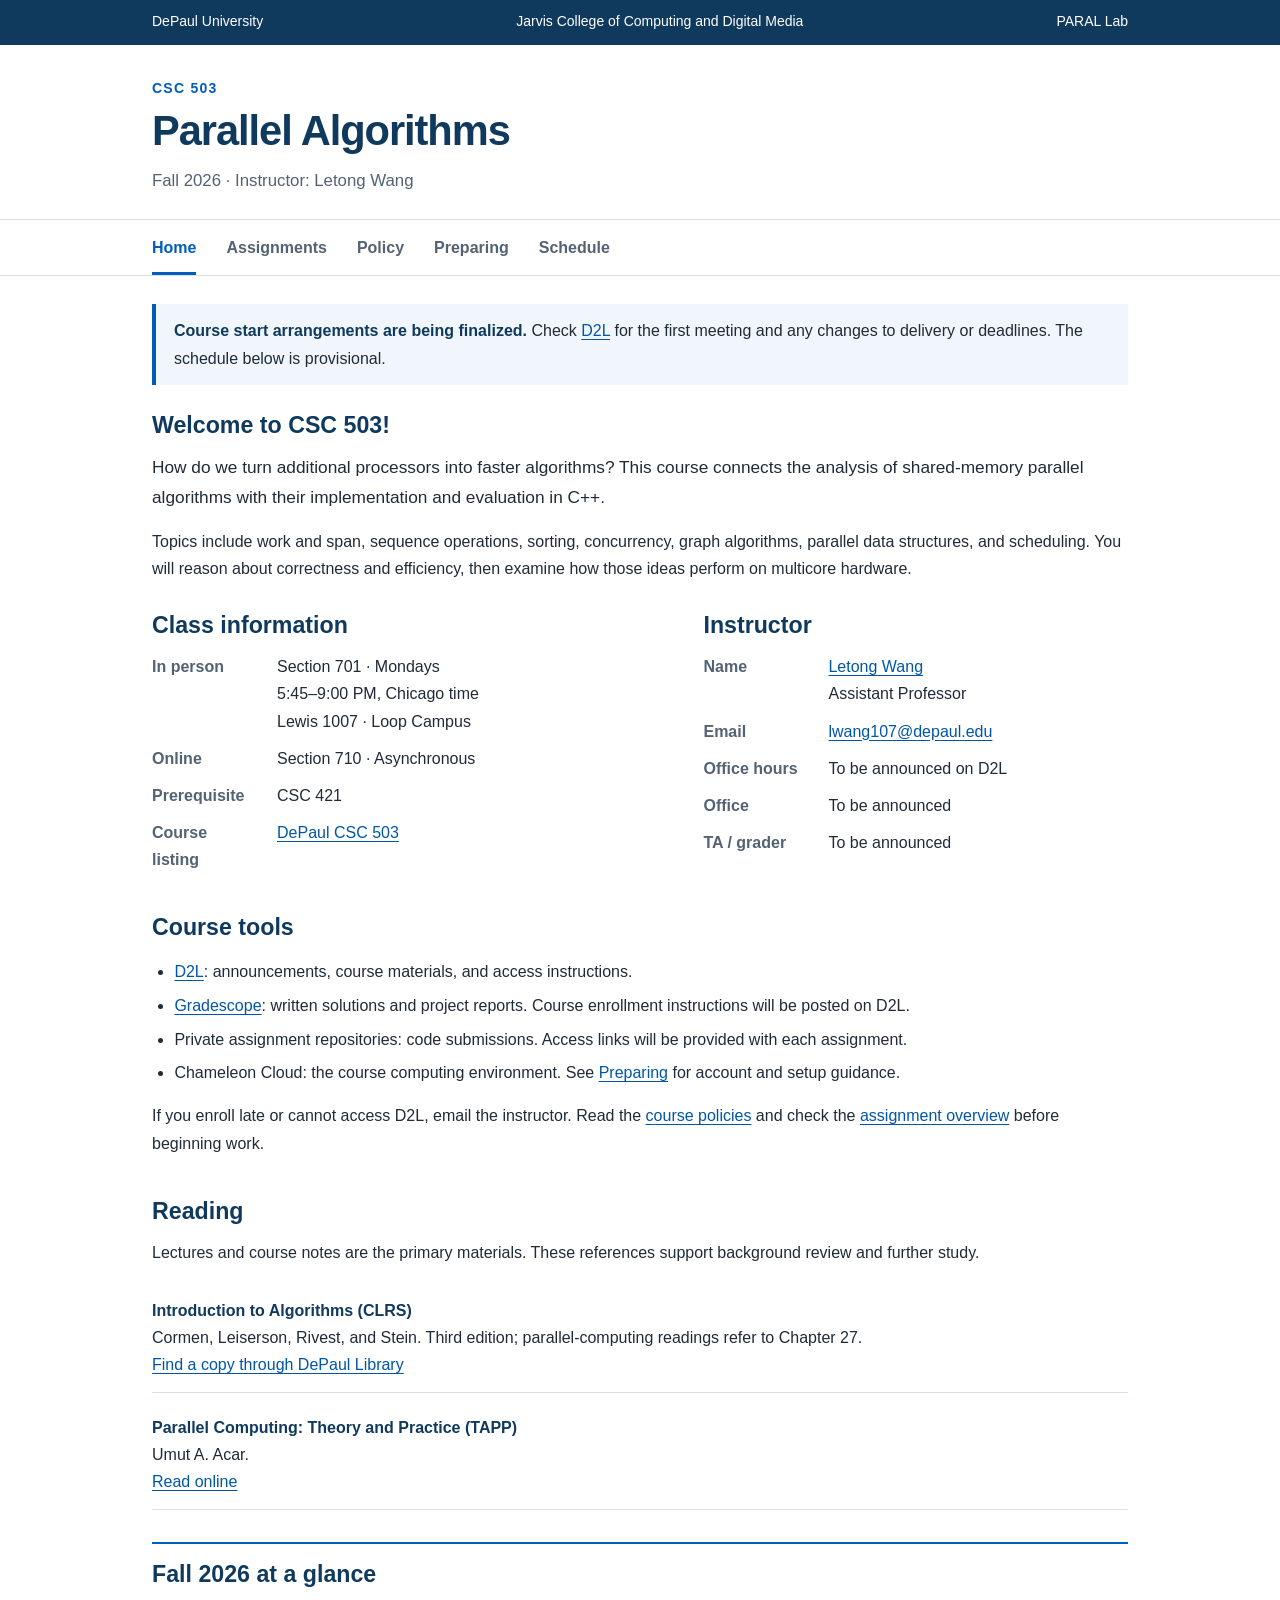
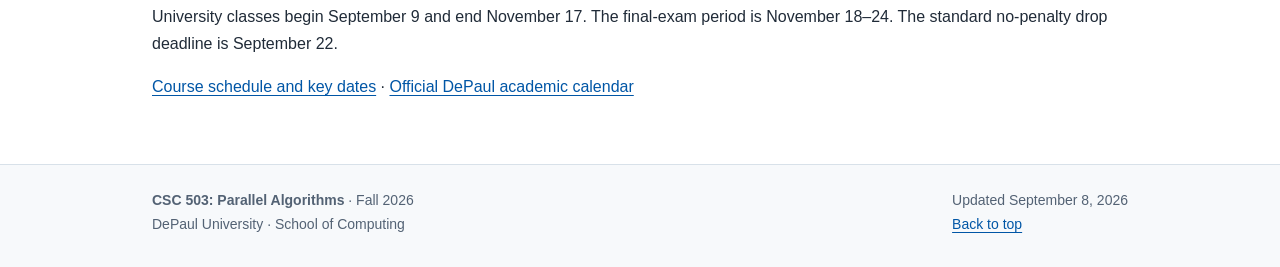
==== teaching/csc503/fall2026/index.html @ 2ea3115a "Add DePaul CSC 503 Fall 2026 course website" ====
<!DOCTYPE html>
<html lang="en">
<head>
<meta charset="utf-8">
<meta name="viewport" content="width=device-width, initial-scale=1">
<title>Home | CSC 503 | DePaul University</title>
<meta name="description" content="Home — CSC 503: Parallel Algorithms, Fall 2026, DePaul University. Instructor: Letong Wang.">
<meta name="theme-color" content="#10395e">
<link rel="stylesheet" href="./assets/course.css">
</head>
<body id="top">
<a class="skip" href="#main">Skip to content</a>
<div class="institution"><div class="wrap"><a href="https://www.depaul.edu/">DePaul University</a><span class="college">Jarvis College of Computing and Digital Media</span><a href="https://lottiewang.github.io/PARAL-Lab/">PARAL Lab</a></div></div>
<header class="masthead"><div class="wrap"><p class="eyebrow">CSC 503</p><h1><a href="./index.html">Parallel Algorithms</a></h1><p class="term">Fall 2026 · Instructor: Letong Wang</p></div></header>
<nav class="nav" aria-label="Course navigation"><ul class="wrap"><li><a href="./index.html" aria-current="page">Home</a></li><li><a href="./assignments/">Assignments</a></li><li><a href="./policy/">Policy</a></li><li><a href="./preparing/">Preparing</a></li><li><a href="./schedule/">Schedule</a></li></ul></nav>
<main class="wrap" id="main">
<div class="notice"><p><strong>Course start arrangements are being finalized.</strong> Check <a href="https://d2l.depaul.edu/">D2L</a> for the first meeting and any changes to delivery or deadlines. The schedule below is provisional.</p></div>
<h2 style="margin-top:0">Welcome to CSC 503!</h2>
<p class="lead">How do we turn additional processors into faster algorithms? This course connects the analysis of shared-memory parallel algorithms with their implementation and evaluation in C++.</p>
<p>Topics include work and span, sequence operations, sorting, concurrency, graph algorithms, parallel data structures, and scheduling. You will reason about correctness and efficiency, then examine how those ideas perform on multicore hardware.</p>
<div class="two-col">
<section><h2>Class information</h2><dl class="details"><dt>In person</dt><dd>Section 701 · Mondays<br>5:45–9:00 PM, Chicago time<br>Lewis 1007 · Loop Campus</dd><dt>Online</dt><dd>Section 710 · Asynchronous</dd><dt>Prerequisite</dt><dd>CSC 421</dd><dt>Course listing</dt><dd><a href="https://www.cdm.depaul.edu/academics/Pages/courseinfo.aspx?Subject=CSC&amp;CatalogNbr=503">DePaul CSC 503</a></dd></dl></section>
<section><h2>Instructor</h2><dl class="details"><dt>Name</dt><dd><a href="https://sites.google.com/view/letong-wang/home">Letong Wang</a><br>Assistant Professor</dd><dt>Email</dt><dd><a href="mailto:lwang107@depaul.edu">lwang107@depaul.edu</a></dd><dt>Office hours</dt><dd>To be announced on D2L</dd><dt>Office</dt><dd>To be announced</dd><dt>TA / grader</dt><dd>To be announced</dd></dl></section>
</div>
<h2>Course tools</h2>
<ul><li><a href="https://d2l.depaul.edu/">D2L</a>: announcements, course materials, and access instructions.</li><li><a href="https://www.gradescope.com/">Gradescope</a>: written solutions and project reports. Course enrollment instructions will be posted on D2L.</li><li>Private assignment repositories: code submissions. Access links will be provided with each assignment.</li><li>Chameleon Cloud: the course computing environment. See <a href="preparing/">Preparing</a> for account and setup guidance.</li></ul>
<p>If you enroll late or cannot access D2L, email the instructor. Read the <a href="policy/">course policies</a> and check the <a href="assignments/">assignment overview</a> before beginning work.</p>
<h2>Reading</h2>
<p>Lectures and course notes are the primary materials. These references support background review and further study.</p>
<ul class="resources"><li><strong>Introduction to Algorithms (CLRS)</strong><p>Cormen, Leiserson, Rivest, and Stein. Third edition; parallel-computing readings refer to Chapter 27.</p><a href="https://library.depaul.edu/">Find a copy through DePaul Library</a></li><li><strong>Parallel Computing: Theory and Practice (TAPP)</strong><p>Umut A. Acar.</p><a href="https://www.cs.cmu.edu/afs/cs/academic/class/15210-f15/www/tapp.html">Read online</a></li></ul>
<section class="calendar-note"><h2>Fall 2026 at a glance</h2><p>University classes begin September 9 and end November 17. The final-exam period is November 18–24. The standard no-penalty drop deadline is September 22.</p><p><a href="schedule/">Course schedule and key dates</a> · <a href="https://academics.depaul.edu/calendar/Pages/default.aspx">Official DePaul academic calendar</a></p></section>
</main>
<footer class="footer"><div class="wrap"><div><p><strong>CSC 503: Parallel Algorithms</strong> · Fall 2026</p><p>DePaul University · School of Computing</p></div><p>Updated September 8, 2026<br><a class="back-top" href="#top">Back to top</a></p></div></footer>
</body></html>
---- teaching/csc503/fall2026/assets/course.css ----
:root{--blue:#005eb8;--navy:#10395e;--ink:#202b38;--muted:#536274;--line:#d8e1e9;--pale:#f0f6fb;--red:#bd2334}
*{box-sizing:border-box}html{scroll-behavior:smooth;scroll-padding-top:1rem}body{margin:0;background:#fff;color:var(--ink);font:1rem/1.7 -apple-system,BlinkMacSystemFont,"Segoe UI",Arial,sans-serif}a{color:#0056a6;text-underline-offset:.2em}a:hover{color:#002f60}a:focus-visible{outline:3px solid #b82436;outline-offset:4px}h1,h2,h3{line-height:1.25;color:var(--navy)}h1{font-size:clamp(1.85rem,4vw,2.6rem);letter-spacing:-.025em;margin:.3rem 0 .6rem}h2{font-size:1.45rem;margin:2.5rem 0 .85rem}h3{font-size:1.12rem;margin:1.6rem 0 .6rem}p{margin:.7rem 0 1rem}ul,ol{padding-left:1.4rem}li{margin:.4rem 0}.wrap{max-width:1040px;margin:auto;padding:0 32px}.skip{position:absolute;top:-100px;left:20px;background:white;padding:12px;z-index:10}.skip:focus{top:10px}.institution{background:var(--navy);color:white;font-size:.875rem;padding:.65rem 0}.institution .wrap{display:flex;justify-content:space-between;gap:1rem;flex-wrap:wrap}.institution a{color:white;text-decoration:none}.institution a:hover{text-decoration:underline}.masthead{padding:32px 0 24px;border-bottom:1px solid var(--line)}.eyebrow{color:var(--blue);font-weight:700;font-size:.875rem;letter-spacing:.09em;text-transform:uppercase;margin:0}.masthead h1 a{color:inherit;text-decoration:none}.term{font-size:1.05rem;color:var(--muted);margin:0}.nav{border-bottom:1px solid var(--line);background:#fff}.nav ul{list-style:none;display:flex;flex-wrap:wrap;gap:0 30px;padding:0 32px;margin:0 auto}.nav li{margin:0}.nav a{display:block;padding:14px 0 11px;border-bottom:3px solid transparent;text-decoration:none;color:var(--muted);font-weight:600}.nav a[aria-current=page]{color:var(--blue);border-color:var(--blue)}.nav a:hover{color:var(--blue)}main{padding-top:28px!important;padding-bottom:48px!important;min-height:50vh}.notice{border-left:4px solid var(--blue);background:var(--pale);padding:13px 18px;margin:0 0 26px}.notice p{margin:0}.notice strong{color:var(--navy)}.lead{font-size:1.08rem}.two-col{display:grid;grid-template-columns:1.2fr 1fr;gap:42px;margin:28px 0}.two-col h2{margin-top:0}.details{display:grid;grid-template-columns:105px 1fr;gap:10px 20px;margin:0}.details dt{font-weight:600;color:var(--muted)}.details dd{margin:0}.small{font-size:.875rem;color:var(--muted)}.muted{color:var(--muted)}.table-scroll{overflow-x:auto;margin:1rem 0 1.5rem;max-width:100%}table{width:100%;border-collapse:collapse;text-align:left;font-size:1rem}caption{text-align:left;font-size:.875rem;color:var(--muted);padding:0 0 .6rem}th{background:var(--pale);color:var(--navy);font-weight:650}th,td{padding:13px 15px;border-bottom:1px solid var(--line);vertical-align:top}tbody tr:nth-child(even){background:#fbfcfd}.date{white-space:nowrap;font-variant-numeric:tabular-nums}.resources{list-style:none;padding:0}.resources li{padding:14px 0;border-bottom:1px solid var(--line)}.resources strong{color:var(--navy)}.resources p{margin:0}.label{display:inline-block;border:1px solid #aac4dd;color:#214e78;background:#f4f8fc;border-radius:3px;padding:0 .4rem;font-size:.875rem;white-space:nowrap}.page-title{font-size:2rem;margin:0 0 20px}.footer{border-top:1px solid var(--line);padding:24px 0 30px;background:#f7f9fb}.footer .wrap{display:flex;justify-content:space-between;gap:20px;align-items:start;flex-wrap:wrap}.footer p{margin:0;font-size:.875rem;color:var(--muted)}code{font-size:.95em;background:#f0f3f6;padding:.1em .25em;border-radius:3px;overflow-wrap:anywhere}.calendar-note{border-top:2px solid var(--blue);padding-top:16px;margin-top:2rem}.calendar-note h2{margin-top:0}
@media(max-width:650px){.wrap{padding:0 20px}.masthead{padding:24px 0 20px}.nav ul{gap:0 22px;padding:0 20px}.nav a{padding:10px 0 7px;font-size:.95rem}.two-col{grid-template-columns:1fr;gap:28px}.details{grid-template-columns:90px 1fr;gap:8px 12px}th,td{padding:10px}.institution .college{display:none}main{padding-top:22px!important}.date{white-space:normal}}
@media(prefers-reduced-motion:reduce){html{scroll-behavior:auto}}
@media print{.institution,.nav,.skip,.back-top{display:none}.wrap{max-width:none;padding:0}body{font-size:11pt}.masthead{padding:0 0 12px}.table-scroll{overflow:visible}a{color:inherit}.notice{background:none}.footer{background:none}tr{break-inside:avoid}}
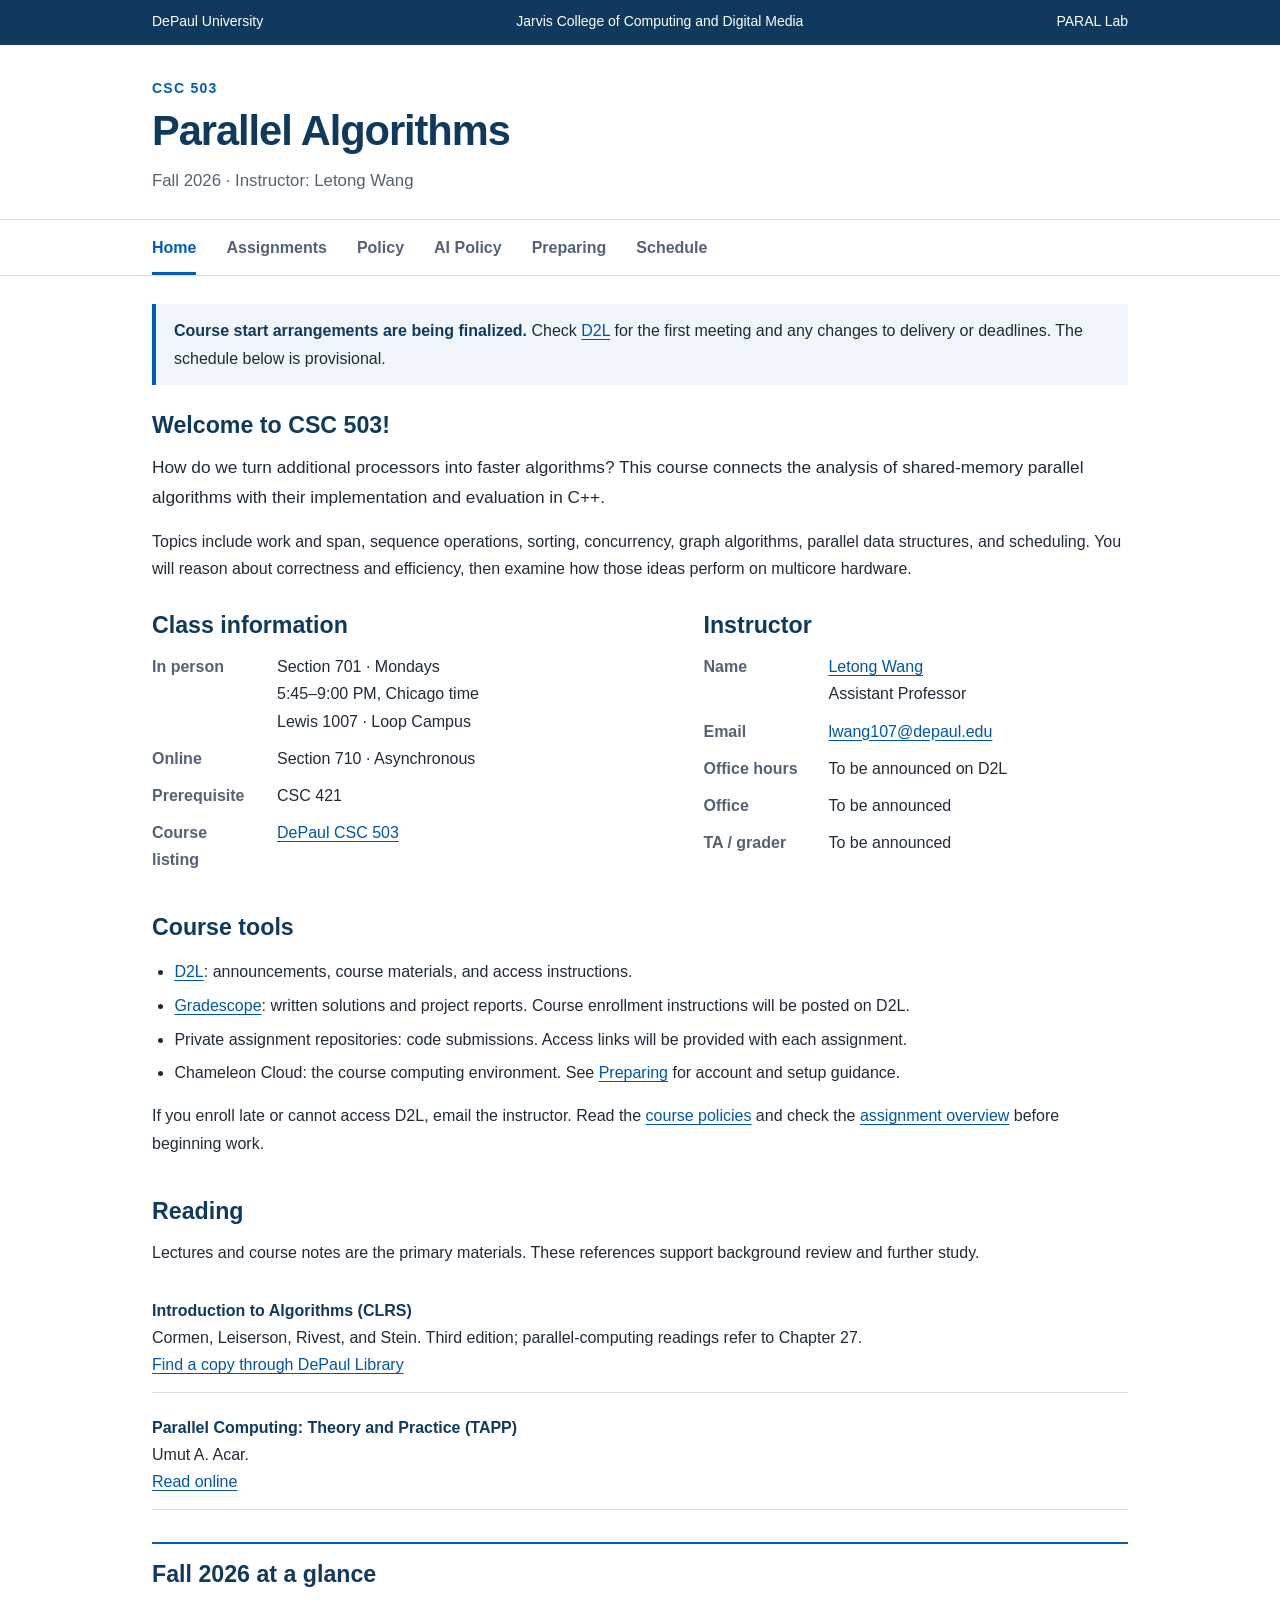
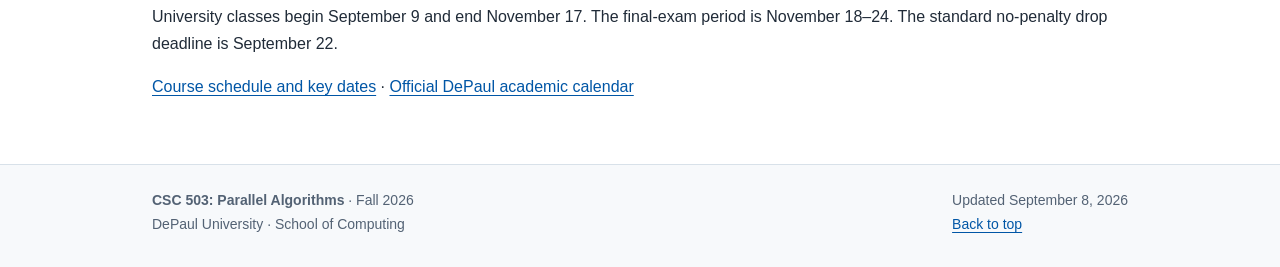
==== commit c0497c4c: "Add AI policy guide and credit Stanford CS336 on both policy pages" ====
--- a/teaching/csc503/fall2026/index.html
+++ b/teaching/csc503/fall2026/index.html
@@ -12,7 +12,7 @@
 <a class="skip" href="#main">Skip to content</a>
 <div class="institution"><div class="wrap"><a href="https://www.depaul.edu/">DePaul University</a><span class="college">Jarvis College of Computing and Digital Media</span><a href="https://lottiewang.github.io/PARAL-Lab/">PARAL Lab</a></div></div>
 <header class="masthead"><div class="wrap"><p class="eyebrow">CSC 503</p><h1><a href="./index.html">Parallel Algorithms</a></h1><p class="term">Fall 2026 · Instructor: Letong Wang</p></div></header>
-<nav class="nav" aria-label="Course navigation"><ul class="wrap"><li><a href="./index.html" aria-current="page">Home</a></li><li><a href="./assignments/">Assignments</a></li><li><a href="./policy/">Policy</a></li><li><a href="./preparing/">Preparing</a></li><li><a href="./schedule/">Schedule</a></li></ul></nav>
+<nav class="nav" aria-label="Course navigation"><ul class="wrap"><li><a href="./index.html" aria-current="page">Home</a></li><li><a href="./assignments/">Assignments</a></li><li><a href="./policy/">Policy</a></li><li><a href="./ai-policy/">AI Policy</a></li><li><a href="./preparing/">Preparing</a></li><li><a href="./schedule/">Schedule</a></li></ul></nav>
 <main class="wrap" id="main">
 <div class="notice"><p><strong>Course start arrangements are being finalized.</strong> Check <a href="https://d2l.depaul.edu/">D2L</a> for the first meeting and any changes to delivery or deadlines. The schedule below is provisional.</p></div>
 <h2 style="margin-top:0">Welcome to CSC 503!</h2>
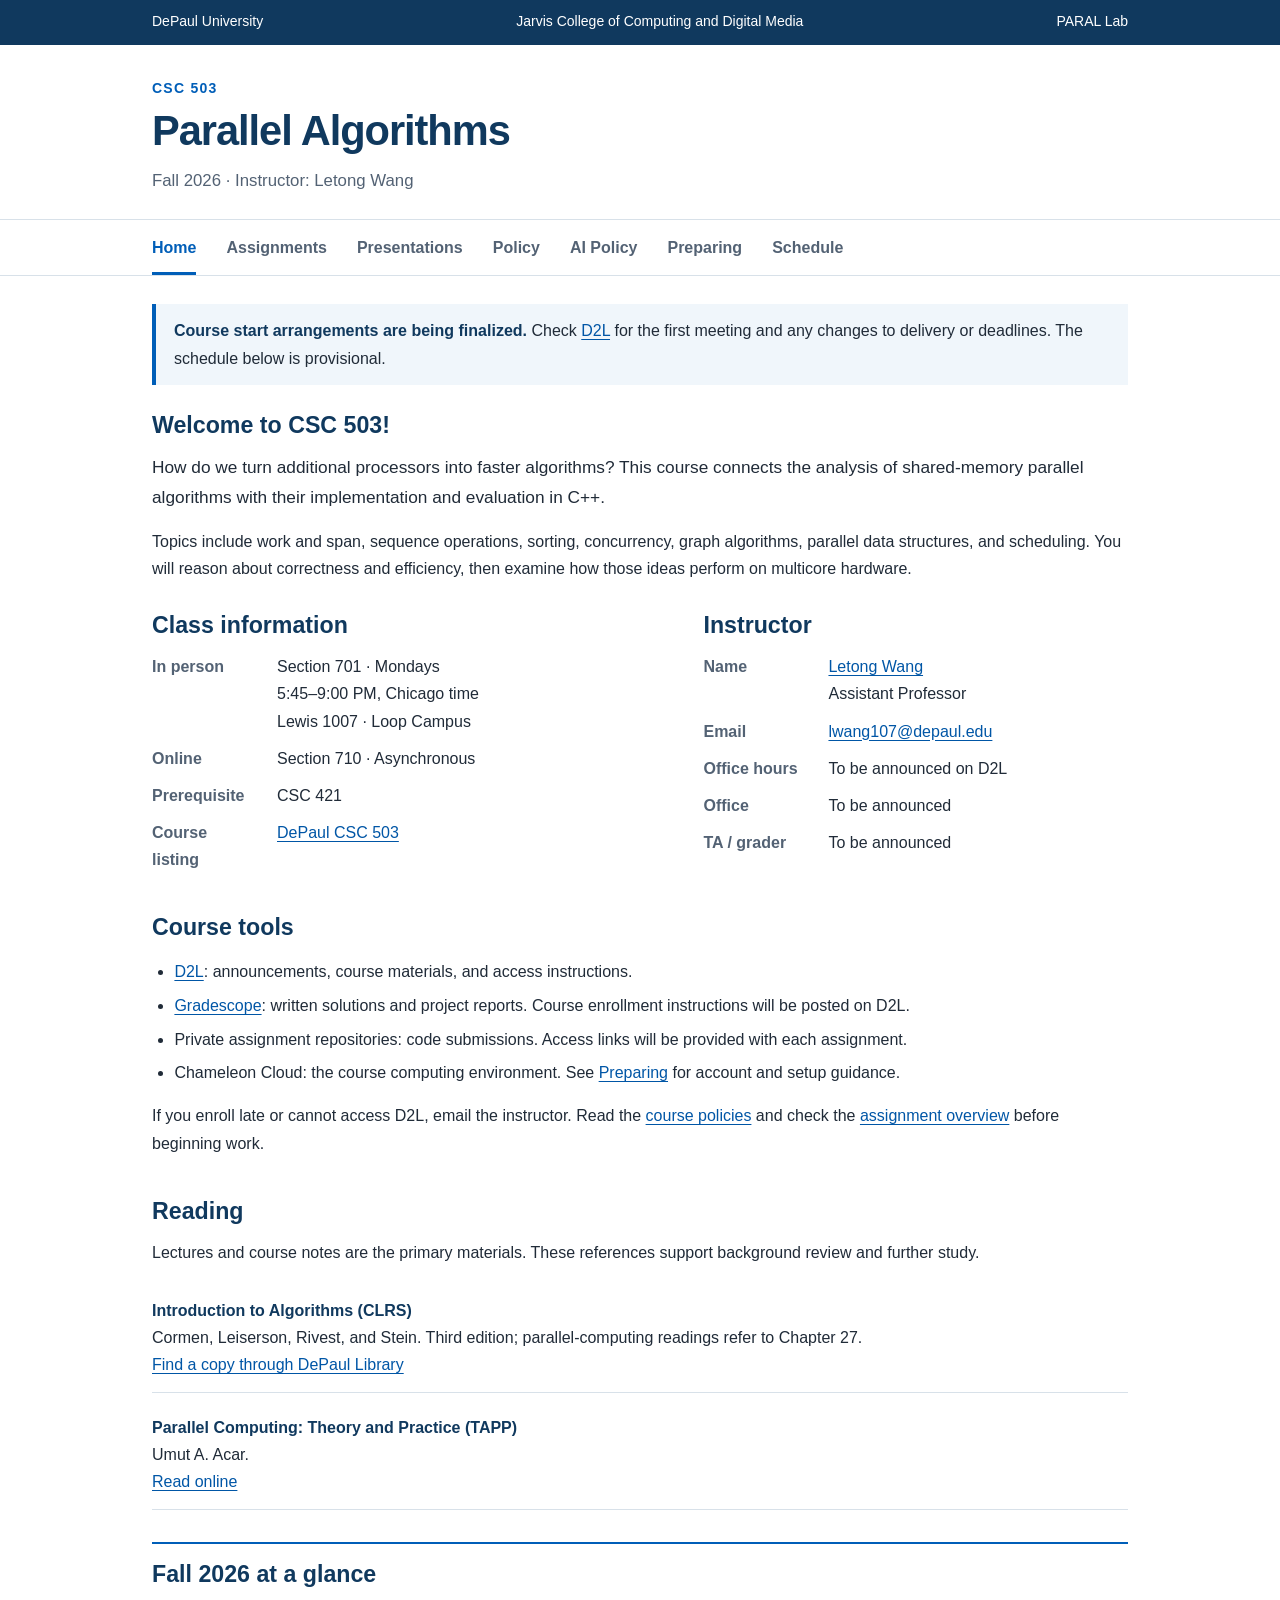
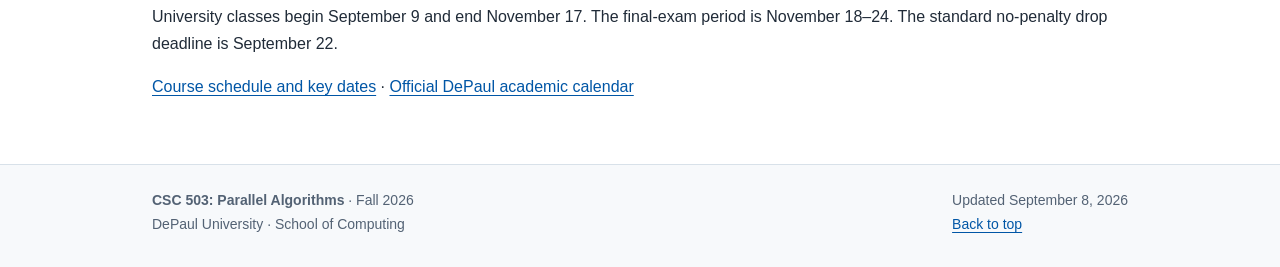
==== commit 8ebbe800: "add paper list" ====
--- a/teaching/csc503/fall2026/index.html
+++ b/teaching/csc503/fall2026/index.html
@@ -12,7 +12,7 @@
 <a class="skip" href="#main">Skip to content</a>
 <div class="institution"><div class="wrap"><a href="https://www.depaul.edu/">DePaul University</a><span class="college">Jarvis College of Computing and Digital Media</span><a href="https://lottiewang.github.io/PARAL-Lab/">PARAL Lab</a></div></div>
 <header class="masthead"><div class="wrap"><p class="eyebrow">CSC 503</p><h1><a href="./index.html">Parallel Algorithms</a></h1><p class="term">Fall 2026 · Instructor: Letong Wang</p></div></header>
-<nav class="nav" aria-label="Course navigation"><ul class="wrap"><li><a href="./index.html" aria-current="page">Home</a></li><li><a href="./assignments/">Assignments</a></li><li><a href="./policy/">Policy</a></li><li><a href="./ai-policy/">AI Policy</a></li><li><a href="./preparing/">Preparing</a></li><li><a href="./schedule/">Schedule</a></li></ul></nav>
+<nav class="nav" aria-label="Course navigation"><ul class="wrap"><li><a href="./index.html" aria-current="page">Home</a></li><li><a href="./assignments/">Assignments</a></li><li><a href="./presentations/">Presentations</a></li><li><a href="./policy/">Policy</a></li><li><a href="./ai-policy/">AI Policy</a></li><li><a href="./preparing/">Preparing</a></li><li><a href="./schedule/">Schedule</a></li></ul></nav>
 <main class="wrap" id="main">
 <div class="notice"><p><strong>Course start arrangements are being finalized.</strong> Check <a href="https://d2l.depaul.edu/">D2L</a> for the first meeting and any changes to delivery or deadlines. The schedule below is provisional.</p></div>
 <h2 style="margin-top:0">Welcome to CSC 503!</h2>
